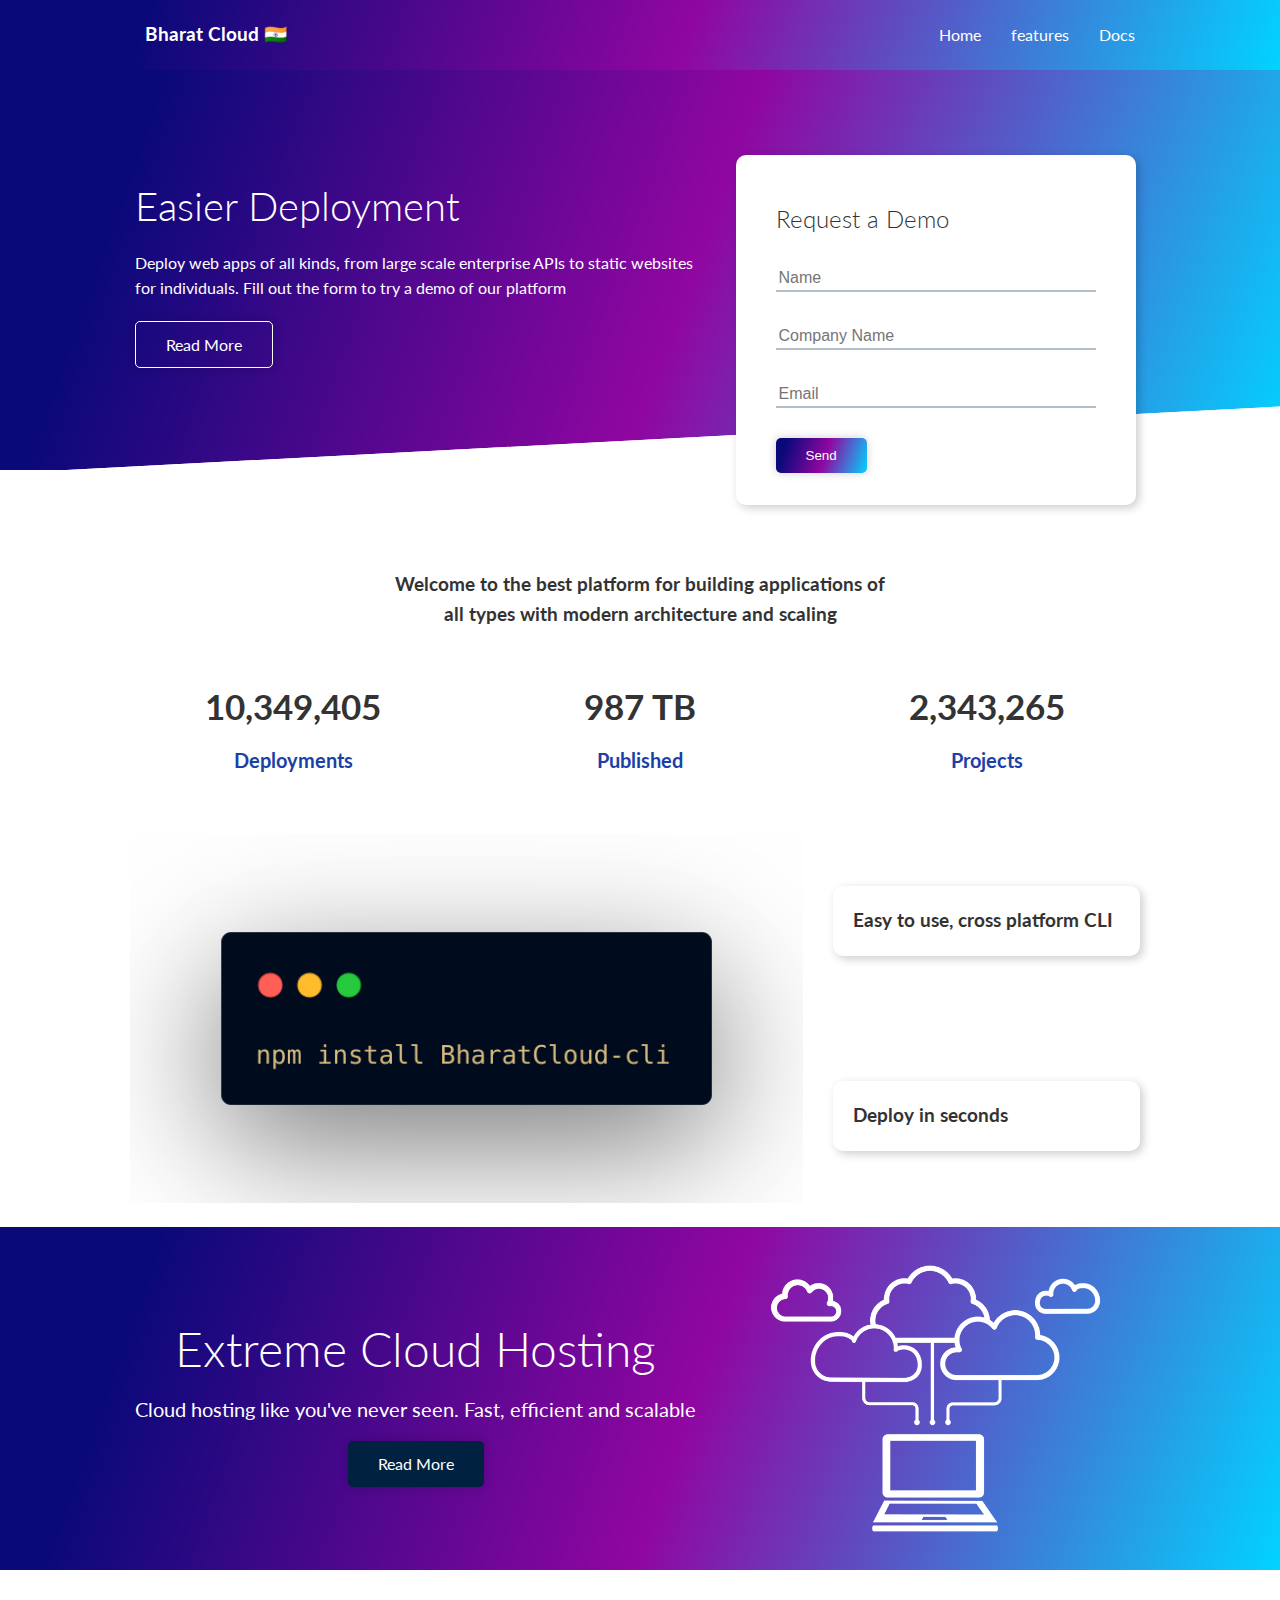
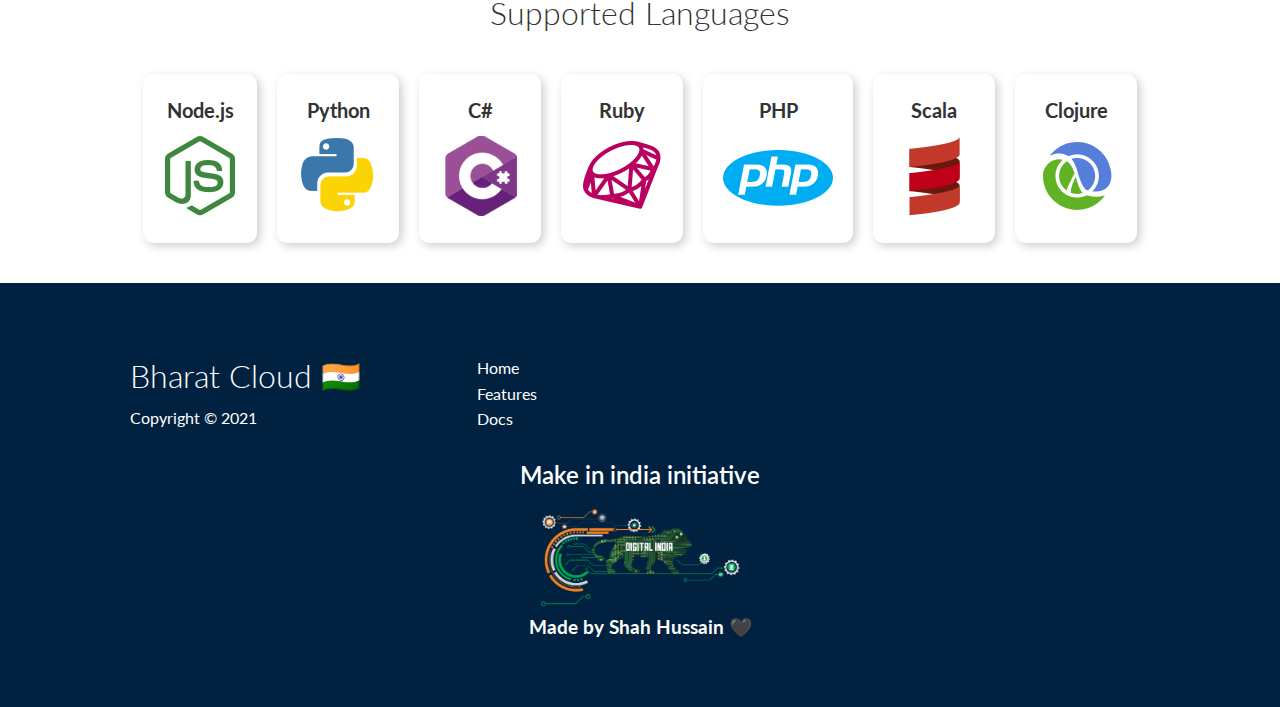
==== index.html @ a333d6ea "first commit" ====
<!DOCTYPE html>
<html lang="en">
  <head>
    <meta charset="UTF-8" />
    <meta http-equiv="X-UA-Compatible" content="IE=edge" />
    <link rel="stylesheet" href="https://cdnjs.cloudflare.com/ajax/libs/font-awesome/5.15.1/css/all.min.css" integrity="sha512-+4zCK9k+qNFUR5X+cKL9EIR+ZOhtIloNl9GIKS57V1MyNsYpYcUrUeQc9vNfzsWfV28IaLL3i96P9sdNyeRssA==" crossorigin="anonymous" />
    <meta name="viewport" content="width=device-width, initial-scale=1.0" />
    <title>Bharat Cloud</title>
    <link rel="stylesheet" href="css/utility.css" />
    <link rel="stylesheet" href="css/style.css" />
  </head>
  <body>
    <!-- Navbar  -->
    <div class="navbar">
      <div class="container flex">
        <h3 class="logo"><a href="index.html">Bharat Cloud &#x1F1EE;&#x1F1F3; </a></h3>
        <nav>
          <ul>
            <li><a href="index.html">Home</a></li>
            <li><a href="features.html">features</a></li>
            <li><a href="docs.html">Docs</a></li>
          </ul>
        </nav>
      </div>
    </div>
    <!-- Showcase  -->
    <div class="showcase">
      <div class="container grid">
        <div class="showcase-text">
          <h1>Easier Deployment</h1>
          <p>
            Deploy web apps of all kinds, from large scale enterprise APIs to
            static websites for individuals. Fill out the form to try a demo of
            our platform
          </p>
          <a href="features.html" class="btn btn-outline">Read More</a>
        </div>
        <div class="showcase-form card">
          <h2>Request a Demo</h2>
          <form">
              <div class="form-control">
                  <input type="text" name="name" placeholder="Name" required autocomplete="off">
              </div>
              <div class="form-control">
                  <input type="text" name="name" placeholder="Company Name" required autocomplete="off">
              </div>
              <div class="form-control">
                  <input type="email" name="email" placeholder="Email" required autocomplete="off">
              </div>
              <input type="submit" value="Send" class="btn btn-primary">
             
          </form>
        </div>
      </div>
    </div>
    <!-- Stats  -->
    <section class="stats">
        <div class="container">
            <h3 class="stats-heading text-center my-1">
                Welcome to the best platform for building applications of all types with modern architecture and scaling
            </h3>

            <div class="grid grid-3 text-center my-4">
                <div>
                    <i class="fas fa-server fa-3x"></i>
                    <h3>10,349,405</h3>
                    <p class="text-secondary">Deployments</p>
                </div>
                <div>
                    <i class="fas fa-upload fa-3x"></i>
                    <h3>987 TB</h3>
                    <p class="text-secondary">Published</p>
                </div>
                <div>
                    <i class="fas fa-project-diagram fa-3x"></i>
                    <h3>2,343,265</h3>
                    <p class="text-secondary">Projects</p>
                </div>
            </div>
        </div>
    </section>
    <!-- CLi  -->
    <section class="cli">
        <div class="container grid">
            <img src="images/cli.png" alt="cli png">
            <div class="card">
                <h3>Easy to use, cross platform CLI</h3>
            </div>
            <div class="card">

                <h3>Deploy in seconds</h3>
            </div>
        </div>
    </section>
    <!-- Cloud  -->
    <section class="cloud bg-primary my-2 py-2">
        <div class="container grid">
            <div class="text-center">
                <h2 class="lg">Extreme Cloud Hosting</h2>
                <p class="lead my-1">Cloud hosting like you've never seen. Fast, efficient and scalable</p>
                <a href="features.html" class="btn btn-dark">Read More</a>
            </div>
            <img src="images/cloud.png" alt="">

        </div>
    </section>
    <!-- Languages  -->
    <section class="languages">
        <h2 class="md text-center my-2">   Supported Languages</h2>
        <div class="container flex">
            <div class="card">
                <h4>Node.js</h4>
                <img src="images/logos/node.png" alt="">
            </div>
            <div class="card">
                <h4>Python</h4>
                <img src="images/logos/python.png" alt="">
              </div>
              <div class="card">
                <h4>C#</h4>
                <img src="images/logos/csharp.png" alt="">
              </div>
              <div class="card">
                <h4>Ruby</h4>
                <img src="images/logos/ruby.png" alt="">
              </div>
              <div class="card">
                <h4>PHP</h4>
                <img src="images/logos/php.png" alt="">
              </div>
              <div class="card">
                <h4>Scala</h4>
                <img src="images/logos/scala.png" alt="">
              </div>
              <div class="card">
                <h4>Clojure</h4>
                <img src="images/logos/clojure.png" alt="">
              </div>
        </div>
    </section>
      <!-- Footer -->
      <footer class="footer bg-dark py-5">
        <div class="container grid grid-3">
            <div>
                <h1>Bharat Cloud &#x1F1EE;&#x1F1F3;
                </h1>
                <p>Copyright &copy; 2021</p>
            </div>
            <nav>
                <ul>
                    <li><a href="index.html">Home</a></li>
                    <li><a href="features.html">Features</a></li>
                    <li><a href="docs.html">Docs</a></li>
                </ul>
            </nav>
            <div class="social">
                <a href="#"><i class="fab fa-github fa-2x"></i></a>
                <a href="#"><i class="fab fa-facebook fa-2x"></i></a>
                <a href="#"><i class="fab fa-instagram fa-2x"></i></a>
                <a href="#"><i class="fab fa-twitter fa-2x"></i></a>
            </div>
        </div>

        <h2 class="text-center footer-text">Make in india initiative</h2>
      <center><img src="images/digital.png" " class="text-center" />
        <h3>
          Made by
          <a href="https://github.com/Shah-Hussain-Dev">Shah Hussain 🖤 </a>
        </h3>
      
      </center>
    </footer>

  </body>
</html>
---- css/utility.css ----
.flex {
  display: flex;
  justify-content: center;
  align-items: center;
  height: 100%;
}

.container {
  max-width: 1100px;
  margin: 0 auto;
  overflow: auto;
  padding: 0 40px;
}
.grid {
  display: grid;
  grid-template-columns: repeat(2, 1fr);
  gap: 20px;
  justify-content: center;
  align-items: center;
  height: 100%;
}
/* CARDS */
.card {
  background: #fff;
  padding: 20px;
  margin: 10px;
  color: #333;
  border-radius: 10px;
  box-shadow: 3px 3px 10px rgba(0, 0, 0, 0.2);
}

/* button  */
.btn {
  display: inline-block;
  padding: 10px 30px;
  cursor: pointer;
  background: var(--primary-color);
  color: #fff;
  border: none;
  border-radius: 5px;
  box-shadow: 0px 0px 10px rgba(0, 0, 0, 0.2);
}

.btn-outline {
  background: transparent;
  border: 1px #fff solid;
}
.btn:hover {
  transform: scale(0.98);
}

/* Backgrounds & colored buttons */
.bg-primary,
.btn-primary {
  background: var(--primary-color);
  color: #fff;
}

.bg-secondary,
.btn-secondary {
  background: var(--secondary-color);
  color: #fff;
}

.bg-dark,
.btn-dark {
  background: var(--dark-color);
  color: #fff;
}

.bg-light,
.btn-light {
  background: var(--light-color);
  color: #333;
}

.bg-primary a,
.btn-primary a,
.bg-secondary a,
.btn-secondary a,
.bg-dark a,
.btn-dark a {
  color: #fff;
}

/* Text colors */
.text-primary {
  color: var(--primary-color);
}

.text-secondary {
  color: var(--secondary-color);
}

.text-dark {
  color: var(--dark-color);
}

.text-light {
  color: var(--light-color);
}

/* Text sizes */
.lead {
  font-size: 20px;
}

.sm {
  font-size: 1rem;
}

.md {
  font-size: 2rem;
}

.lg {
  font-size: 3rem;
}

.xl {
  font-size: 4rem;
}

.text-center {
  text-align: center;
}

/* Alert */
.alert {
  background: var(--light-color);
  padding: 10px 20px;
  font-weight: bold;
  margin: 15px 0;
}

.alert i {
  margin-right: 10px;
}

.alert-success {
  background: var(--success-color);
  color: #fff;
}

.alert-error {
  background: var(--error-color);
  color: #fff;
}
.grid-3 {
  grid-template-columns: repeat(3, 1fr);
}
/* Margin */
.my-1 {
  margin: 1rem 0;
}

.my-2 {
  margin: 1.5rem 0;
}

.my-3 {
  margin: 2rem 0;
}

.my-4 {
  margin: 3rem 0;
}

.my-5 {
  margin: 4rem 0;
}

.m-1 {
  margin: 1rem;
}

.m-2 {
  margin: 1.5rem;
}

.m-3 {
  margin: 2rem;
}

.m-4 {
  margin: 3rem;
}

.m-5 {
  margin: 4rem;
}

/* Padding */
.py-1 {
  padding: 1rem 0;
}

.py-2 {
  padding: 1.5rem 0;
}

.py-3 {
  padding: 2rem 0;
}

.py-4 {
  padding: 3rem 0;
}

.py-5 {
  padding: 4rem 0;
}

.p-1 {
  padding: 1rem;
}

.p-2 {
  padding: 1.5rem;
}

.p-3 {
  padding: 2rem;
}

.p-4 {
  padding: 3rem;
}

.p-5 {
  padding: 4rem;
}
---- css/style.css ----
@import url("https://fonts.googleapis.com/css2?family=Lato:wght@300&display=swap");

:root {
  --primary-color: linear-gradient(
    109.6deg,
    rgba(9, 9, 121, 1) 11.2%,
    rgba(144, 6, 161, 1) 53.7%,
    rgba(0, 212, 255, 1) 100.2%
  );
  --secondary-color: #1c3fa8;
  --dark-color: #002240;
  --light-color: #f4f4f4;
  --success-color: #5cb85c;
  --error-color: #d9534f;
}

* {
  box-sizing: border-box;
  margin: 0;
  padding: 0;
}

body {
  font-family: "Lato", sans-serif;
  color: #333;
  line-height: 1.6;
}

ul {
  list-style-type: none;
}

a {
  text-decoration: none;
  color: #333;
}
h1,
h2 {
  font-weight: 300;
  line-height: 1.2;
  margin: 10px 0;
}

p {
  margin: 10px 0;
}

img {
  width: 100%;
}

/* Navbar */
.navbar {
  background: var(--primary-color);
  color: #fff;
  height: 70px;
}

.navbar ul {
  display: flex;
}

.navbar a {
  color: #fff;
  padding: 10px;
  margin: 0 5px;
}

.navbar .flex {
  align-items: center;
  justify-content: space-between;
}

.navbar a:hover {
  border-bottom: 2px #fff solid;
}
/* Showcase */
.showcase {
  height: 400px;
  background: var(--primary-color);
  color: #fff;
  position: relative;
}

.showcase h1 {
  font-size: 40px;
}

.showcase p {
  margin: 20px 0;
}

.showcase .grid {
  overflow: visible;
  grid-template-columns: 55% auto;
  grid-gap: 30px;
}
.showcase-form {
  position: relative;
  top: 60px;
  height: 350px;
  width: 400px;
  padding: 40px;
  z-index: 100;
}
.showcase-form input[type="text"],
input[type="email"] {
  width: 100%;
  border: 0;
  border-bottom: 2px solid #b4becb;
  padding: 3px;
  font-size: 16px;
}
.showcase-form .form-control {
  margin: 30px 0;
}

.showcase-form input:focus {
  outline: none;
}

.showcase::before,
.showcase::after {
  content: "";
  position: absolute;
  height: 100px;
  bottom: -70px;
  right: 0;
  left: 0;
  background: #fff;
  transform: skewY(-3deg);
  -webkit-transform: skewY(-3deg);
  -moz-transform: skewY(-3deg);
  -ms-transform: skewY(-3deg);
}

/* STATS */
.stats {
  padding-top: 100px;
}

.stats-heading {
  max-width: 500px;
  margin: auto;
  color: #333;
}

.stats .grid h3 {
  font-size: 35px;
}
.stats .grid p {
  font-size: 20px;
  font-weight: bold;
}

/* Cli */
.cli .grid {
  grid-template-rows: repeat(2, 1fr);
  grid-template-columns: repeat(3, 1fr);
}

.cli .grid > *:first-child {
  grid-column: 1 / span 2;
  grid-row: 1 / span 2;
}

/* Cloud */
.cloud .grid {
  grid-template-columns: 4fr 3fr;
}

/* Languages */

.languages .flex {
  flex-wrap: wrap;
}

.languages .card {
  text-align: center;
  margin: 18px 10px 40px;
  transition: transform 0.2s ease-in;
}

.languages .card h4 {
  font-size: 20px;
  margin-bottom: 10px;
}

.languages .card:hover {
  transform: translateY(-15px);
}

/* Features */
.features-head img,
.docs-head img {
  width: 200px;
  justify-self: flex-end;
}

.features-sub-head img {
  width: 300px;
  justify-self: flex-end;
}

.features-main .card > i {
  margin-right: 20px;
}

.features-main .grid {
  padding: 30px;
}

.features-main .grid > *:first-child {
  grid-column: 1 / span 3;
}

.features-main .grid > *:nth-child(2) {
  grid-column: 1 / span 2;
}

/* Docs */
.docs-main h3 {
  margin: 20px 0;
}

.docs-main .grid {
  grid-template-columns: 1fr 2fr;
  align-items: flex-start;
}

.docs-main nav li {
  font-size: 17px;
  padding-bottom: 5px;
  margin-bottom: 5px;
  border-bottom: 1px #ccc solid;
}

.docs-main a:hover {
  font-weight: bold;
}

/* Footer */
.footer .social a {
  margin: 0 10px;
}

/* Footer */
.footer .social a:hover {
  color: #000;
}
img:hover {
  filter: drop-shadow(2px 2px 2px rgba(0, 0, 0, 0.6));
}
/* Tablets and under */
@media (max-width: 768px) {
  .grid,
  .showcase .grid,
  .stats .grid,
  .cli .grid,
  .cloud .grid,
  .features-main .grid,
  .docs-main .grid {
    grid-template-columns: 1fr;
    grid-template-rows: 1fr;
  }
  .showcase {
    height: auto;
  }

  .showcase-text {
    text-align: center;
    margin-top: 40px;
    animation: slideInFromTop 1s ease-in;
  }

  .showcase-form {
    justify-self: center;
    margin: auto;
    animation: slideInFromBottom 1s ease-in;
  }

  .cli .grid > *:first-child {
    grid-column: 1;
    grid-row: 1;
  }

  .features-head,
  .features-sub-head,
  .docs-head {
    text-align: center;
  }

  .features-head img,
  .features-sub-head img,
  .docs-head img {
    justify-self: center;
  }

  .features-main .grid > *:first-child,
  .features-main .grid > *:nth-child(2) {
    grid-column: 1;
  }
}

/* Mobile */
@media (max-width: 500px) {
  .navbar {
    height: 110px;
  }

  .navbar .flex {
    flex-direction: column;
  }

  .navbar ul {
    padding: 10px;
    background: rgba(0, 0, 0, 0.1);
  }

  .showcase-form {
    width: 300px;
  }
}

footer img {
  width: 200px;
  margin: 0 auto;
}
.footer-text {
  font-weight: 600;
  margin: 20px 0;
}
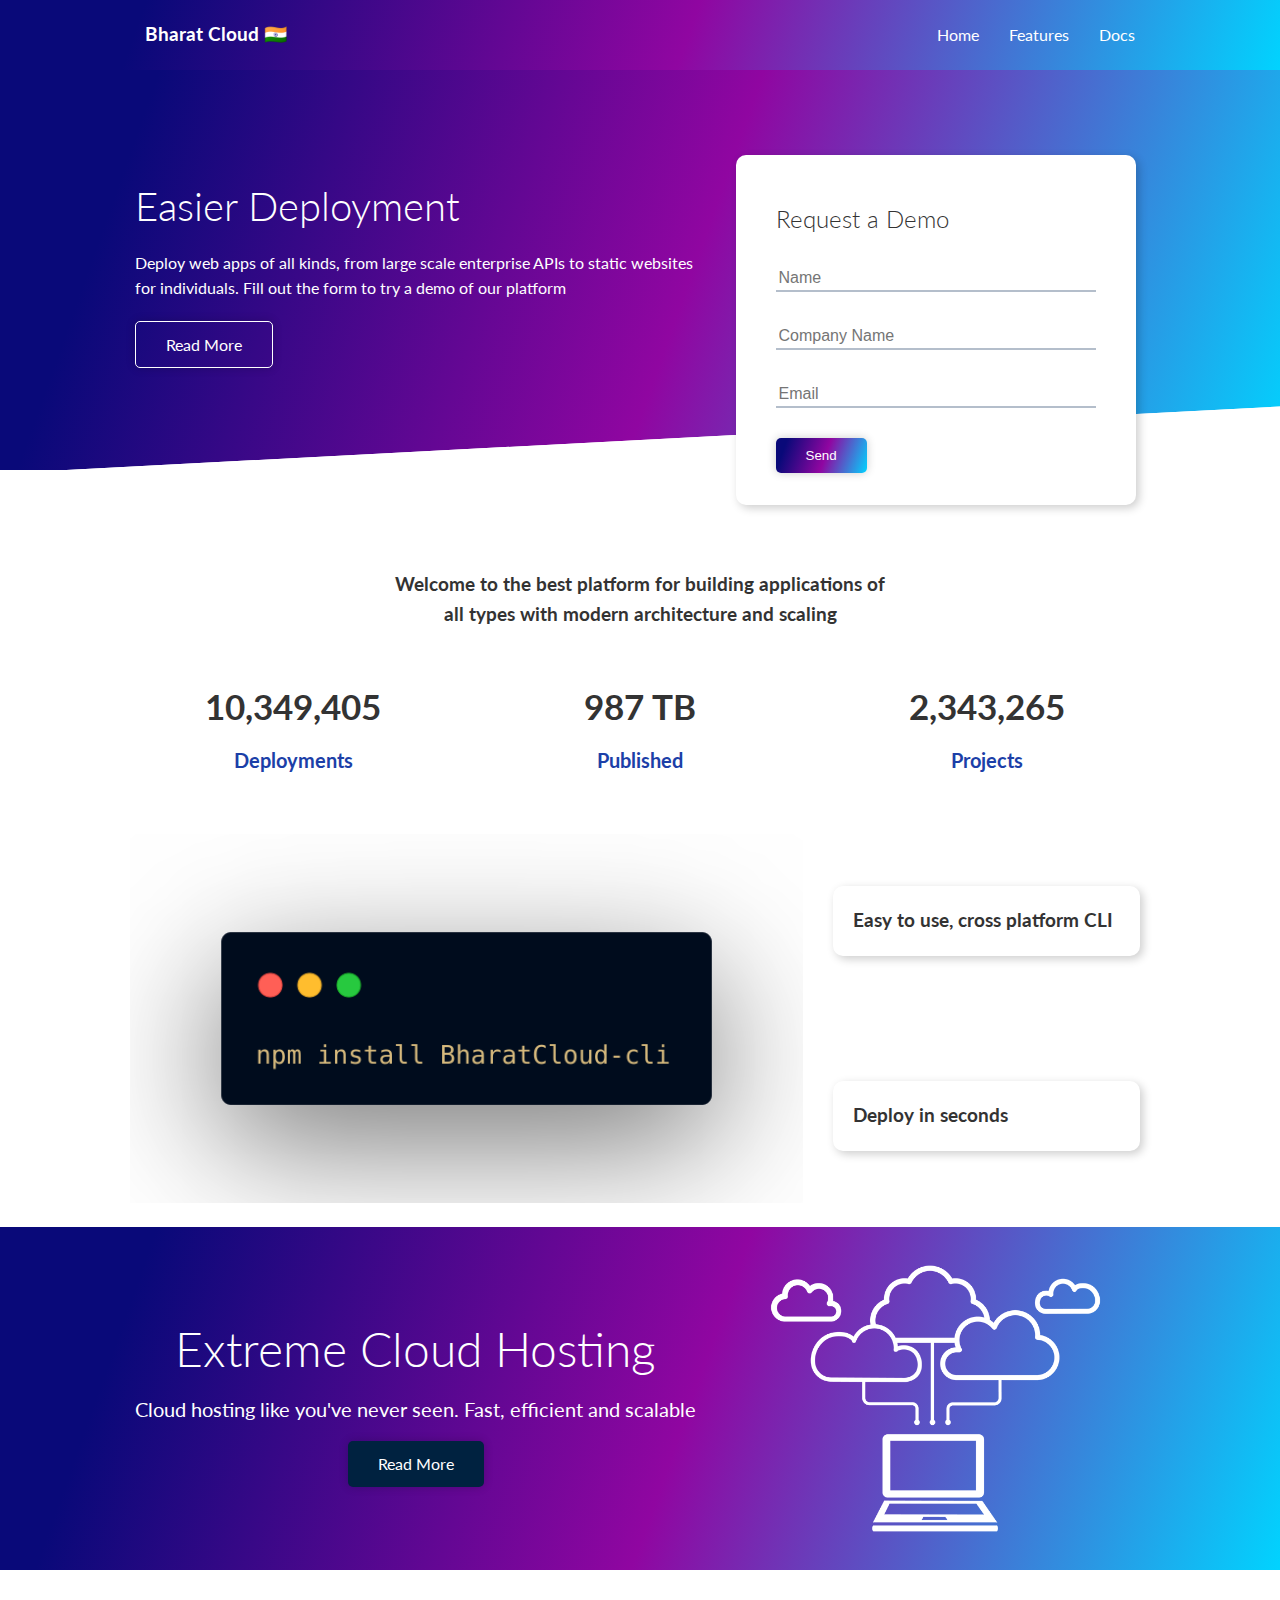
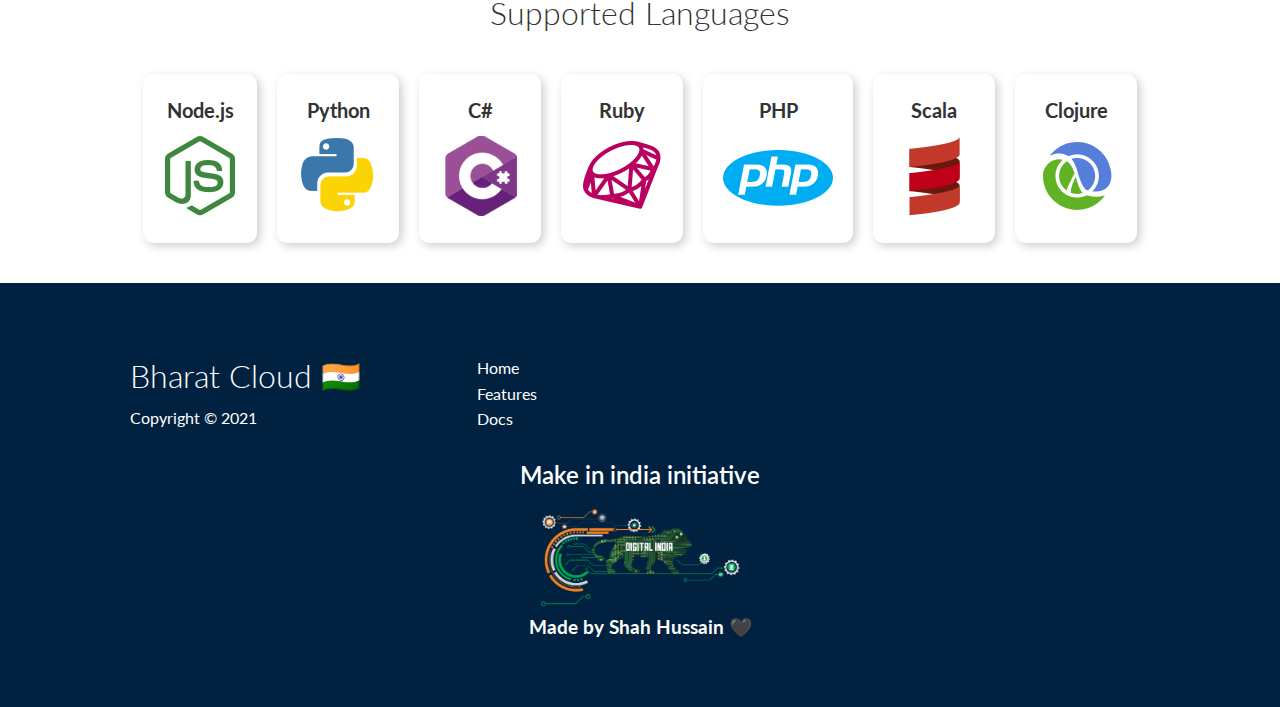
==== commit 7130218d: "Update index.html" ====
--- a/index.html
+++ b/index.html
@@ -17,7 +17,7 @@
         <nav>
           <ul>
             <li><a href="index.html">Home</a></li>
-            <li><a href="features.html">features</a></li>
+            <li><a href="features.html">Features</a></li>
             <li><a href="docs.html">Docs</a></li>
           </ul>
         </nav>
